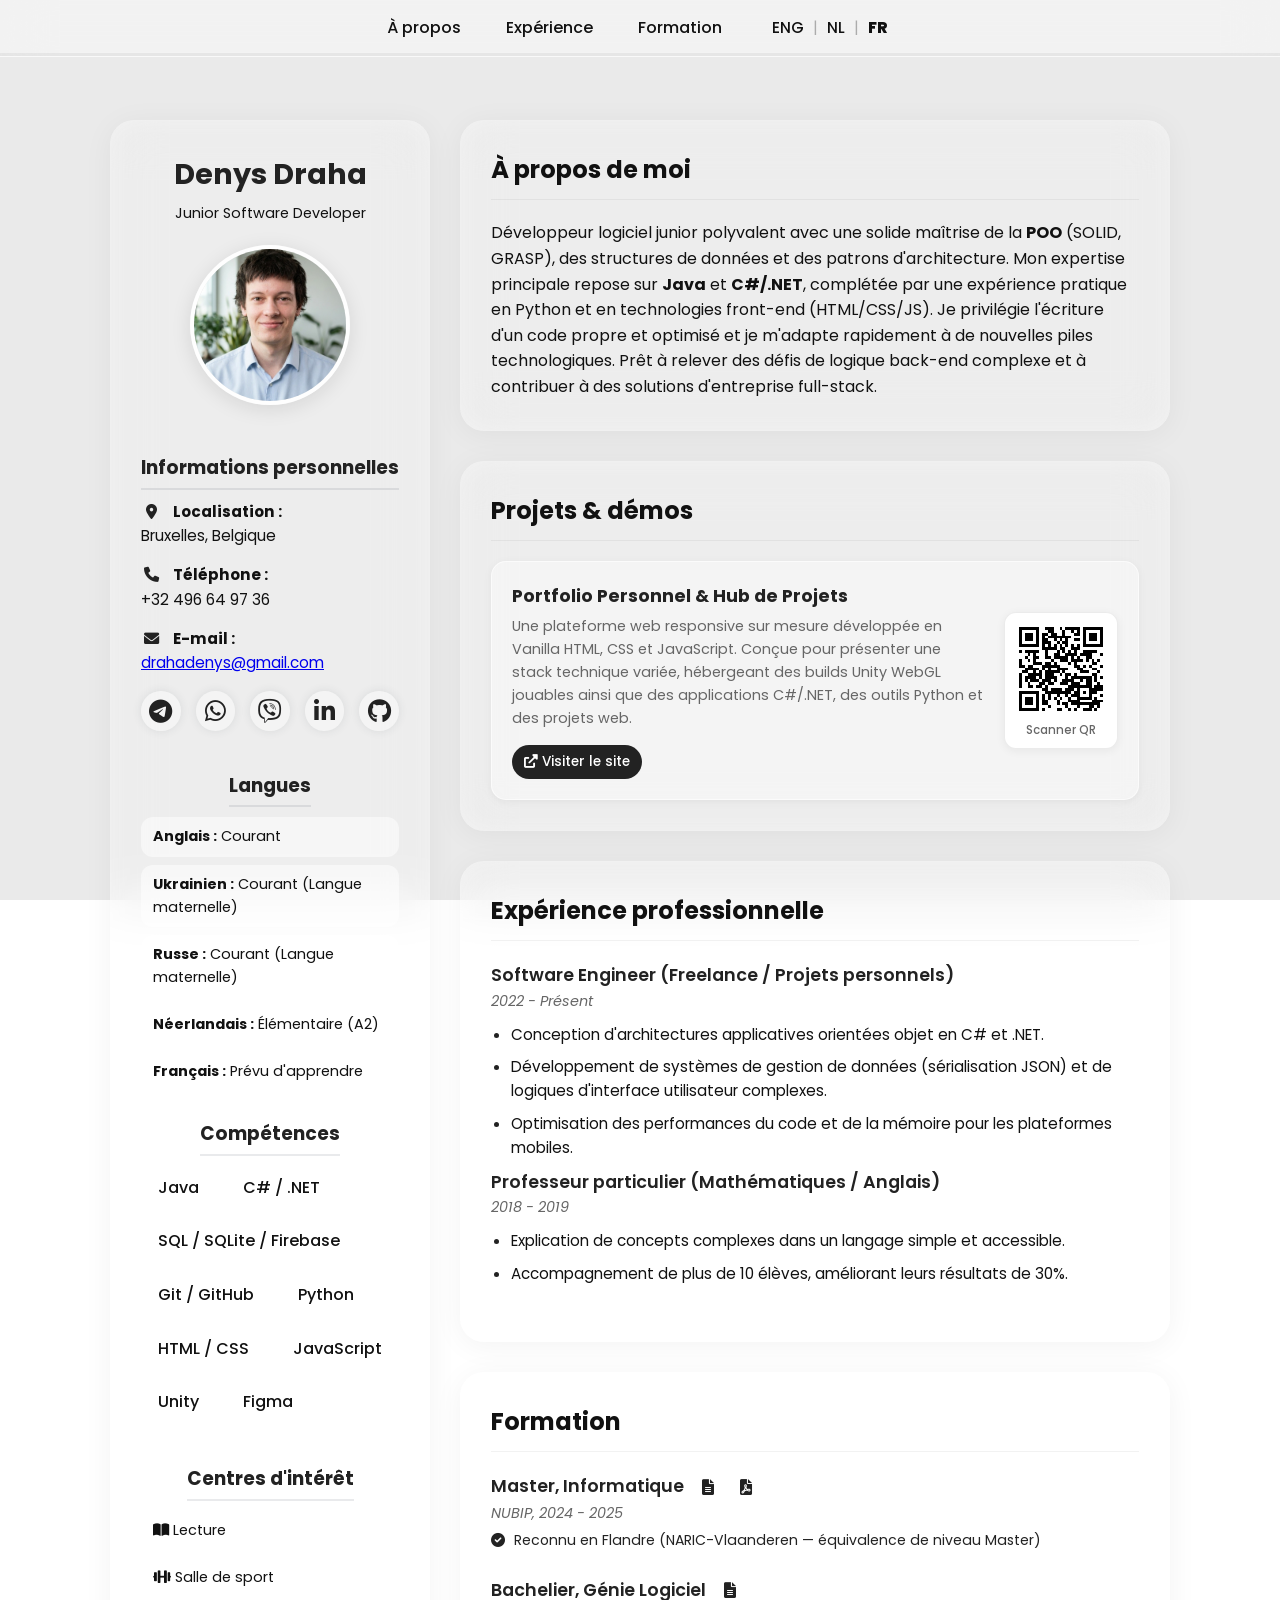
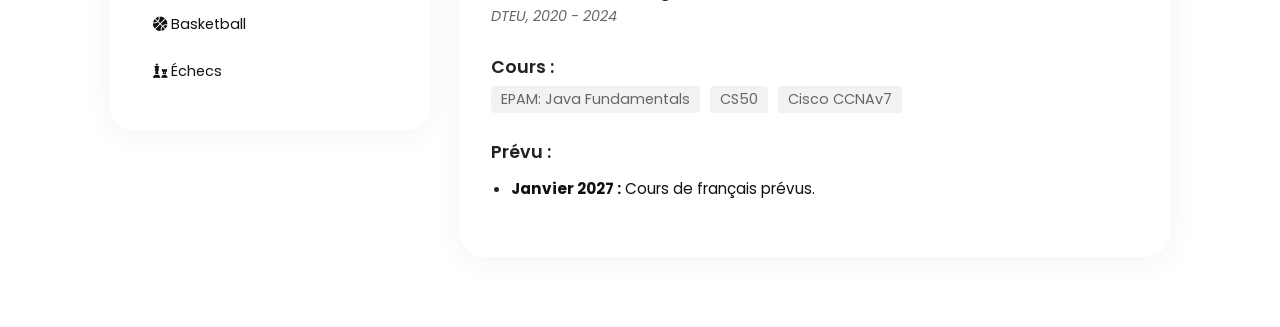
==== index_fr.html @ 89b8542d "cv 2 month upd" ====
<!DOCTYPE html>
<html lang="fr">

<head>
    <meta charset="UTF-8">
    <meta name="viewport" content="width=device-width, initial-scale=1.0">
    <title>Draha CV</title>
    <link rel="icon" type="image/svg+xml"
        href="data:image/svg+xml,<svg xmlns=%22http://www.w3.org/2000/svg%22 viewBox=%220 0 384 512%22><path fill=%22%23000000%22 d=%22M64 0C28.7 0 0 28.7 0 64V448c0 35.3 28.7 64 64 64H320c35.3 0 64-28.7 64-64V160H256c-17.7 0-32-14.3-32-32V0H64zM256 0V128H384L256 0zM112 256H272c8.8 0 16 7.2 16 16s-7.2 16-16 16H112c-8.8 0-16-7.2-16-16s7.2-16 16-16zm0 64H272c8.8 0 16 7.2 16 16s-7.2 16-16 16H112c-8.8 0-16-7.2-16-16s7.2-16 16-16zm0 64H272c8.8 0 16 7.2 16 16s-7.2 16-16 16H112c-8.8 0-16-7.2-16-16s7.2-16 16-16z%22/></svg>">
    <link rel="stylesheet" href="style.css">
    <link href="https://fonts.googleapis.com/css2?family=Poppins:wght@300;400;500;600;700&display=swap"
        rel="stylesheet">
    <link rel="stylesheet" href="https://cdnjs.cloudflare.com/ajax/libs/font-awesome/6.0.0-beta3/css/all.min.css">
</head>

<body>

    <div class="sun-rays-container">
        <div class="sun-rays"></div>
    </div>

    <header class="header">
        <nav class="nav" aria-label="Navigation principale">
            <div class="nav-links">
                <a href="#about" class="nav-link">À propos</a>
                <a href="#experience" class="nav-link">Expérience</a>
                <a href="#education" class="nav-link">Formation</a>

                <div class="lang-switcher">
                    <a href="index.html" class="lang-link">ENG</a>
                    <span class="separator">|</span>
                    <a href="index_nl.html" class="lang-link">NL</a>
                    <span class="separator">|</span>
                    <span class="active-lang" aria-current="page">FR</span>
                </div>
            </div>
        </nav>
        <div class="progress-container">
            <div class="progress-bar" id="progressBar"></div>
        </div>
    </header>

    <main class="main-grid">

        <aside class="sidebar glass-card">
            <div class="sidebar-header" style="text-align: center; margin-bottom: 20px;">
                <h1 style="font-size: 1.8rem; margin: 0;">Denys Draha</h1>
                <p style="color: var(--text-muted); font-size: 0.9rem; margin-top: 5px;">Junior Software Developer</p>
            </div>

            <div class="photo-wrapper">
                <img src="img.jpg" alt="Photo de profil" class="profile-photo">
            </div>

            <div class="sidebar-content">
                <h3 class="sidebar-title">Informations personnelles</h3>
                <ul class="info-list">
                    <li><i class="fas fa-map-marker-alt"></i> <strong>Localisation :</strong><br>Bruxelles, Belgique</li>
                    <li><i class="fas fa-phone"></i> <strong>Téléphone :</strong><br>+32 496 64 97 36</li>
                    <li><i class="fas fa-envelope"></i> <strong>E-mail :</strong><br><a
                            href="mailto:drahadenys@gmail.com">drahadenys@gmail.com</a></li>
                </ul>

                <div class="social-icons">
                    <a href="https://t.me/@Denys_XO" target="_blank" title="Telegram">
                        <i class="fab fa-telegram-plane"></i>
                    </a>
                    <a href="https://wa.me/0966144645" target="_blank" title="WhatsApp">
                        <i class="fab fa-whatsapp"></i>
                    </a>
                    <a href="viber://chat?number=380966144645" target="_blank" title="Viber">
                        <i class="fab fa-viber"></i>
                    </a>
                    <a href="https://www.linkedin.com/in/denys-draha-b24a41227" target="_blank" title="LinkedIn">
                        <i class="fab fa-linkedin-in"></i>
                    </a>
                    <a href="https://github.com/Den-Dragonio" target="_blank" title="GitHub">
                        <i class="fab fa-github"></i>
                    </a>
                </div>

                <h3 class="sidebar-title">Langues</h3>
                <ul class="simple-list">
                    <li><strong>Anglais :</strong> Courant</li>
                    <li><strong>Ukrainien :</strong> Courant (Langue maternelle)</li>
                    <li><strong>Russe :</strong> Courant (Langue maternelle)</li>
                    <li><strong>Néerlandais :</strong> Élémentaire (A2)</li>
                    <li><strong>Français :</strong> Prévu d'apprendre</li>
                </ul>

                <h3 class="sidebar-title">Compétences</h3>
                <div class="skills-grid" style="margin-bottom: 20px;">
                    <span>Java</span>
                    <span>C# / .NET</span>
                    <span>SQL / SQLite / Firebase</span>
                    <span>Git / GitHub</span>
                    <span>Python</span>
                    <span>HTML / CSS</span>
                    <span>JavaScript</span>
                    <span>Unity</span>
                    <span>Figma</span>
                </div>

                <h3 class="sidebar-title">Centres d'intérêt</h3>
                <ul class="simple-list">
                    <li><i class="fas fa-book-open"></i> Lecture</li>
                    <li><i class="fas fa-dumbbell"></i> Salle de sport</li>
                    <li><i class="fas fa-basketball-ball"></i> Basketball</li>
                    <li><i class="fas fa-chess"></i> Échecs</li>
                </ul>
            </div>
        </aside>

        <div class="content-area">

            <section id="about" class="glass-bubble">
                <h2>À propos de moi</h2>
                <p>Développeur logiciel junior polyvalent avec une solide maîtrise de la <strong>POO</strong> (SOLID,
                    GRASP), des structures de données et des patrons d'architecture. Mon expertise principale repose sur
                    <strong>Java</strong> et <strong>C#/.NET</strong>, complétée par une expérience pratique en Python
                    et en technologies front-end (HTML/CSS/JS). Je privilégie l'écriture d'un code propre et optimisé
                    et je m'adapte rapidement à de nouvelles piles technologiques. Prêt à relever des défis de logique
                    back-end complexe et à contribuer à des solutions d'entreprise full-stack.
                </p>
            </section>

            <section id="projects" class="section-block glass-bubble">
                <h2>Projets &amp; démos</h2>
                <div class="projects-container">
                    <article class="project-card">
                        <div class="project-card-body">
                            <h4>Portfolio Personnel &amp; Hub de Projets</h4>
                            <p class="project-desc">Une plateforme web responsive sur mesure développée en Vanilla HTML,
                                CSS et JavaScript. Conçue pour présenter une stack technique variée, hébergeant des builds
                                Unity WebGL jouables ainsi que des applications C#/.NET, des outils Python et des projets
                                web.</p>
                            <div class="project-links">
                                <a href="https://den-dragonio.github.io/my-apps/" target="_blank"
                                    rel="noopener noreferrer" class="project-link demo-link"><i
                                        class="fas fa-external-link-alt" aria-hidden="true"></i> Visiter le site</a>
                            </div>
                        </div>
                        <a href="https://den-dragonio.github.io/my-apps/" target="_blank" rel="noopener noreferrer"
                            class="project-qr" aria-label="Code QR pour Portfolio Personnel & Hub de Projets"
                            title="Scannez le code QR pour ouvrir https://den-dragonio.github.io/my-apps/">
                            <svg xmlns="http://www.w3.org/2000/svg" viewBox="0 0 33 33" shape-rendering="crispEdges"
                                aria-hidden="true">
                                <path fill="#ffffff" d="M0 0h33v33H0z" />
                                <path stroke="#000000"
                                    d="M2 2.5h7m2 0h3m2 0h1m1 0h5m1 0h7M2 3.5h1m5 0h1m3 0h2m3 0h1m2 0h1m1 0h1m1 0h1m5 0h1M2 4.5h1m1 0h3m1 0h1m1 0h2m1 0h2m2 0h1m3 0h2m1 0h1m1 0h3m1 0h1M2 5.5h1m1 0h3m1 0h1m1 0h1m1 0h8m4 0h1m1 0h3m1 0h1M2 6.5h1m1 0h3m1 0h1m1 0h2m2 0h1m1 0h1m1 0h1m2 0h2m1 0h1m1 0h3m1 0h1M2 7.5h1m5 0h1m1 0h3m2 0h1m1 0h2m5 0h1m5 0h1M2 8.5h7m1 0h1m1 0h1m1 0h1m1 0h1m1 0h1m1 0h1m1 0h1m1 0h7M10 9.5h5m1 0h2m2 0h3M2 10.5h1m1 0h5m2 0h1m3 0h1m1 0h1m1 0h1m1 0h1m2 0h5M5 11.5h1m1 0h1m3 0h1m2 0h2m2 0h4m1 0h4m3 0h1M4 12.5h1m2 0h2m2 0h2m1 0h5m1 0h1m1 0h1m2 0h2M2 13.5h1m2 0h1m1 0h1m5 0h1m2 0h3m1 0h4m1 0h1m1 0h1m1 0h1M2 14.5h1m4 0h3m1 0h2m1 0h1m4 0h1m1 0h1m5 0h2M2 15.5h2m1 0h2m3 0h6m5 0h2m1 0h1m1 0h1m3 0h1M4 16.5h5m1 0h1m1 0h1m2 0h4m3 0h2m3 0h2M3 17.5h2m2 0h1m1 0h1m1 0h5m1 0h1m5 0h3m3 0h1M2 18.5h1m2 0h5m1 0h3m2 0h1m1 0h2m1 0h1m5 0h2M2 19.5h1m1 0h4m1 0h1m1 0h4m3 0h1m1 0h7m1 0h1m1 0h1M2 20.5h1m1 0h1m1 0h3m1 0h3m1 0h1m2 0h4m2 0h1m1 0h2m1 0h1M2 21.5h1m2 0h1m3 0h2m1 0h2m2 0h3m1 0h3m2 0h2m2 0h1M2 22.5h1m2 0h2m1 0h2m1 0h1m7 0h8m1 0h3M10 23.5h2m1 0h4m1 0h3m1 0h1m3 0h5M2 24.5h7m2 0h9m1 0h2m1 0h1m1 0h3M2 25.5h1m5 0h1m1 0h1m1 0h1m2 0h1m2 0h1m1 0h3m3 0h1m3 0h1M2 26.5h1m1 0h3m1 0h1m1 0h1m1 0h1m1 0h1m1 0h1m2 0h1m2 0h5m1 0h1M2 27.5h1m1 0h3m1 0h1m1 0h2m3 0h1m3 0h4m4 0h4M2 28.5h1m1 0h3m1 0h1m1 0h2m3 0h1m1 0h2m1 0h10M2 29.5h1m5 0h1m3 0h1m5 0h1m3 0h1m3 0h2m1 0h1M2 30.5h7m1 0h1m4 0h2m2 0h1m1 0h1m2 0h3m1 0h1" />
                            </svg>
                            <span>Scanner QR</span>
                        </a>
                    </article>
                </div>
            </section>

            <section id="experience" class="glass-bubble">
                <h2>Expérience professionnelle</h2>
                <article class="item">
                    <h4>Software Engineer (Freelance / Projets personnels)</h4>
                    <p class="meta">2022 - Présent</p>
                    <ul class="experience-list">
                        <li>Conception d'architectures applicatives orientées objet en C# et .NET.</li>
                        <li>Développement de systèmes de gestion de données (sérialisation JSON) et de logiques
                            d'interface utilisateur complexes.</li>
                        <li>Optimisation des performances du code et de la mémoire pour les plateformes mobiles.</li>
                    </ul>

                    <h4>Professeur particulier (Mathématiques / Anglais)</h4>
                    <p class="meta">2018 - 2019</p>
                    <ul class="experience-list">
                        <li>Explication de concepts complexes dans un langage simple et accessible.</li>
                        <li>Accompagnement de plus de 10 élèves, améliorant leurs résultats de 30%.</li>
                    </ul>
                </article>
            </section>

            <section id="education" class="glass-bubble">
                <h2>Formation</h2>

                <article class="item">
                    <h4>
                        Master, Informatique
                        <button type="button" class="diploma-icon-btn view-diploma" onclick="openDiploma('masters.png')"
                            title="Voir le diplôme" aria-label="Voir le diplôme de Master">
                            <i class="fas fa-file-alt" aria-hidden="true"></i>
                        </button>
                        <a href="N261035042_Beslissing_Getekend%20Denys%20Draha.pdf" target="_blank"
                            rel="noopener noreferrer" class="diploma-icon-btn view-diploma"
                            title="Voir la décision d'équivalence en Flandre (PDF)"
                            aria-label="Voir le certificat d'équivalence de niveau en Flandre (PDF)">
                            <i class="fas fa-file-pdf" aria-hidden="true"></i>
                        </a>
                    </h4>
                    <p class="meta">NUBIP, 2024 - 2025</p>
                    <p class="recognition-note"><i class="fas fa-check-circle" aria-hidden="true"></i> Reconnu en Flandre (NARIC-Vlaanderen — équivalence de niveau Master)</p>
                </article>
                <article class="item">
                    <h4>
                        Bachelier, Génie Logiciel
                        <button type="button" class="diploma-icon-btn view-diploma" onclick="openDiploma('bahelor.png')"
                            title="Voir le diplôme" aria-label="Voir le diplôme de Bachelier">
                            <i class="fas fa-file-alt" aria-hidden="true"></i>
                        </button>
                    </h4>
                    <p class="meta">DTEU, 2020 - 2024</p>
                </article>
                <div class="item">
                    <h4>Cours :</h4>
                    <ul class="tags">
                        <li>EPAM: Java Fundamentals</li>
                        <li>CS50</li>
                        <li>Cisco CCNAv7</li>
                    </ul>
                </div>

                <div class="item" style="margin-top: 20px;">
                    <h4>Prévu :</h4>
                    <ul class="experience-list">
                        <li><strong>Janvier 2027 :</strong> Cours de français prévus.</li>
                    </ul>
                </div>
            </section>

        </div>
    </main>
    <div id="diplomaModal" class="modal" role="dialog" aria-modal="true" aria-label="Aperçu du diplôme">
        <button type="button" class="close-btn" aria-label="Fermer">&times;</button>
        <img class="modal-content" id="modalImage" alt="Aperçu du diplôme">
    </div>
    <script src="script.js"></script>
</body>

</html>
---- style.css ----
/* style.css - Cyber Glacier / Liquid Glass (Final Fixed Version) */

:root {
    /* --- Палітра Чисто-Біла / Нейтральна (Без блакитного відтінку) --- */
    --primary: #222222; /* Чистий темно-сірий */
    --accent: #EEEEEE;  /* Світло-сірий */
    --text-main: #111111; /* Майже чорний */
    --text-secondary: #666666; /* Нейтральний сірий */

    /* --- Налаштування Скла (Glassmorphism) --- */
    --glass-bg: rgba(255, 255, 255, 0.15); /* Максимально прозорий скляний ефект */
    --glass-border: 1px solid rgba(255, 255, 255, 0.2);
    --glass-shadow: 0 4px 30px rgba(0, 0, 0, 0.05);
    --glass-blur: blur(25px) saturate(180%);
    --bubble-shine: inset 0 0 20px rgba(255, 255, 255, 0.3);

    /* Легке світіння для фонових елементів */
    --neon-glow: 0 0 15px rgba(255, 255, 255, 0.5);
}

html {
    scroll-behavior: smooth;
    scroll-padding-top: 100px;
}

* {
    margin: 0;
    padding: 0;
    box-sizing: border-box;
}

body {
    font-family: 'Poppins', sans-serif;
    color: var(--text-main);
    line-height: 1.6;
    min-height: 100vh;
    overflow-x: hidden;

    /* Базовий фон прибрано, щоб було видно промені (вони у z-index: -1) */
    background: transparent;
}

/* --- Сонячні промені (Sun rays background) --- */
.sun-rays-container {
    position: fixed;
    top: 0;
    left: 0;
    width: 100vw;
    height: 100vh;
    z-index: -1;
    overflow: hidden;
    pointer-events: none;
    background: #EAEAEA; /* Чистий світло-сірий без синяви */
}

.sun-rays {
    position: absolute;
    top: -50%;
    left: -50%;
    width: 200%;
    height: 200%;
    /* Діагональні промені зверху зліва */
    background: repeating-linear-gradient(
        45deg,
        rgba(255, 255, 255, 0) 0%,
        rgba(255, 255, 255, 0) 6%,
        rgba(255, 255, 255, 1) 12%, /* Сліпучо-білі промені */
        rgba(255, 255, 255, 0) 18%
    );
    filter: blur(12px);
    opacity: 0;
    transform-origin: top center;
    /* Рух вправо та плавне згасання/поява */
    animation: 
        raysMove 25s ease-in-out infinite alternate,
        raysFade 10s ease-in-out infinite alternate;
        
    /* Плавне згасання променів знизу */
    -webkit-mask-image: linear-gradient(to bottom, rgba(0,0,0,1) 0%, rgba(0,0,0,0) 90%);
    mask-image: linear-gradient(to bottom, rgba(0,0,0,1) 0%, rgba(0,0,0,0) 90%);
}

@keyframes raysMove {
    0% { transform: translateX(-15%); }
    100% { transform: translateX(5%); }
}

@keyframes raysFade {
    0% { opacity: 0; }       /* Плавно і повністю зникають (за хмарами) */
    20% { opacity: 0; }
    80% { opacity: 1; }      /* Плавно і яскраво з'являються */
    100% { opacity: 1; }
}

/* --- ХЕДЕР (Виправлений) --- */
.header {
    position: fixed;
    top: 0;
    width: 100%;
    padding: 15px 0;
    /* Дуже прозора шапка як iOS */
    background: rgba(255, 255, 255, 0.4);
    backdrop-filter: blur(25px) saturate(180%);
    -webkit-backdrop-filter: blur(25px) saturate(180%);
    border-bottom: 1px solid rgba(255, 255, 255, 0.5);
    z-index: 100;
    transition: all 0.3s ease;
}

/* Головний контейнер навігації */
.nav {
    display: flex;
    max-width: 1200px;
    margin: 0 auto;
    /* Центруємо все по горизонталі */
    justify-content: center;
    align-items: center;
    /* Відступ між групою посилань і перемикачем мови */
    gap: 40px;
    padding: 0 20px;
}

/* Контейнер посилань (Фіксована ширина проти "стрибків") */
.nav-links {
    display: flex;
    justify-content: center;
    align-items: center;

    /* Великий відступ між словами */
    gap: 45px;

    /* Максимальна ширина (достатня для EN версії), щоб не рухався перемикач мови */
    width: 100%;
    max-width: 850px;
}

/* Окремі посилання */
.nav-links a {
    text-decoration: none;
    color: var(--text-main);
    font-weight: 500;
    margin: 0;
    position: relative;
    transition: color 0.3s;
    white-space: nowrap;
    /* Заборона переносу слів */
}

.nav-links a:hover {
    color: var(--primary);
}

/* --- Перемикач Мови --- */
.lang-switcher {
    display: flex;
    align-items: center;
    font-size: 0.95em;
    /* Ніяких float або margin-left */
}

.active-lang {
    color: var(--text-main);
    /* Колір як у тексту */
    padding: 0 5px;
    font-weight: 800;
    /* Жирний */
}

.lang-link {
    color: var(--text-secondary);
    /* Сірий */
    text-decoration: none;
    padding: 0 5px;
    transition: all 0.2s;
    font-weight: 400;
}

.lang-link:hover {
    color: var(--primary);
    transform: scale(1.1);
}

.separator {
    color: var(--text-secondary);
    margin: 0 4px;
    opacity: 0.5;
}

/* --- Прогрес бар --- */
.progress-container {
    position: absolute;
    bottom: 0;
    left: 0;
    width: 100%;
    height: 3px;
    background: rgba(0, 0, 0, 0.05);
}

.progress-bar {
    height: 100%;
    background: linear-gradient(90deg, #E2E8F0 0%, #2D3748 100%);
    width: 0%;
    transition: width 0.1s;
}

/* --- Основна сітка (Layout) --- */
.main-grid {
    display: grid;
    grid-template-columns: 320px 1fr;
    /* Ліва фіксована, права гнучка */
    gap: 30px;
    max-width: 1100px;
    margin: 120px auto 40px;
    /* Відступ зверху під хедер */
    padding: 0 20px;
}

/* --- Стилі Карток (Glassmorphism) --- */
.glass-card,
.glass-bubble {
    position: relative; /* Для позиціонування відблиску */
    background: var(--glass-bg);
    box-shadow: var(--glass-shadow), var(--bubble-shine);
    backdrop-filter: var(--glass-blur);
    -webkit-backdrop-filter: var(--glass-blur);
    border: var(--glass-border);
    border-radius: 24px;
    padding: 30px;
    transition: transform 0.3s ease;
}

/* Агресивний світловий відблиск по краю (Sniper Glint) */
.glass-card::before,
.glass-bubble::before {
    content: "";
    position: absolute;
    top: -2px; left: -2px; right: -2px; bottom: -2px;
    border-radius: inherit;
    padding: 2px;
    background: radial-gradient(
        800px circle at var(--mouse-x, 50%) var(--mouse-y, 50%), 
        rgba(255, 255, 255, 1) 0%,       /* Сліпучий центр */
        rgba(255, 255, 255, 0.8) 10%,    /* Сильний ореол */
        rgba(255, 255, 255, 0.3) 30%,    /* Далеке поширення рамкою */
        transparent 50%
    );
    -webkit-mask: linear-gradient(#fff 0 0) content-box, linear-gradient(#fff 0 0);
    -webkit-mask-composite: xor;
    mask-composite: exclude;
    pointer-events: none;
    opacity: 0;
    transition: opacity 0.8s ease; /* Плавне і довге затухання після відводу курсору */
    z-index: 10;
}

/* Внутрішнє світіння від сонячного зайчика */
.glass-card::after,
.glass-bubble::after {
    content: "";
    position: absolute;
    inset: 0;
    border-radius: inherit;
    background: radial-gradient(
        1000px circle at var(--mouse-x, 50%) var(--mouse-y, 50%), 
        rgba(255, 255, 255, 0.2) 0%,
        transparent 40%
    );
    pointer-events: none;
    opacity: 0;
    transition: opacity 0.8s ease; /* Плавне затухання */
    z-index: 11;
}

/* Швидка поява відблиску при наведенні */
.glass-card:hover::before,
.glass-bubble:hover::before,
.glass-card:hover::after,
.glass-bubble:hover::after {
    opacity: 1;
    transition: opacity 0.2s ease; /* Швидко спалахує наче відблиск оптики */
}

.glass-bubble {
    margin-bottom: 30px;
}

.glass-bubble:hover {
    transform: translateY(-2px);
}

/* --- Ліва Колонка (Sidebar) --- */
.sidebar {
    position: sticky;
    top: 100px;
    /* Липне при скролі */
    height: fit-content;
    text-align: center;
}

.photo-wrapper {
    margin-bottom: 20px;
}

.profile-photo {
    width: 160px;
    height: 160px;
    border-radius: 50%;
    object-fit: cover;
    border: 4px solid rgba(255, 255, 255, 0.9);
    box-shadow: 0 4px 20px rgba(0, 0, 0, 0.1);
}

.sidebar-title {
    color: var(--primary);
    margin: 20px 0 10px;
    border-bottom: 2px solid rgba(45, 55, 72, 0.1);
    /* Легка лінія */
    padding-bottom: 5px;
    display: inline-block;
}

/* Контакти та Списки в Сайдбарі */
.info-list,
.simple-list {
    list-style: none;
    text-align: left;
}

.info-list li {
    margin-bottom: 15px;
    font-size: 0.95em;
    word-break: break-word;
    /* Щоб email не ламав верстку */
}

.info-list i {
    color: var(--primary);
    width: 20px;
    text-align: center;
    margin-right: 8px;
}

.simple-list li {
    background: rgba(255, 255, 255, 0.5);
    margin-bottom: 8px;
    padding: 8px 12px;
    border-radius: 12px;
    font-size: 0.9em;
}

/* Соціальні іконки */
.social-icons {
    margin-top: 15px;
    margin-bottom: 20px;
    display: flex;
    justify-content: center;
    gap: 15px;
}

.social-icons a {
    color: var(--primary);
    font-size: 1.5em;
    width: 40px;
    height: 40px;
    display: flex;
    align-items: center;
    justify-content: center;
    border-radius: 50%;
    background: rgba(255, 255, 255, 0.4);
    box-shadow: 0 0 10px rgba(45, 55, 72, 0.1);
    transition: all 0.2s ease;
    text-decoration: none;
}

.social-icons a:hover {
    color: #fff;
    background: var(--primary);
    box-shadow: 0 4px 15px rgba(45, 55, 72, 0.3);
    transform: translateY(-2px);
}

/* --- Права Колонка (Контент) --- */
h1 {
    font-size: 2.5em;
    color: var(--primary);
    margin-bottom: 5px;
}

.subtitle {
    font-size: 1.1em;
    color: var(--text-secondary);
}

h2 {
    color: var(--text-main);
    margin-bottom: 20px;
    padding-bottom: 10px;
    border-bottom: 1px solid rgba(0, 0, 0, 0.05);
}

.item {
    margin-bottom: 25px;
}

.item h4 {
    font-size: 1.1em;
    color: var(--primary);
    font-weight: 600;
}

.meta {
    font-size: 0.9em;
    color: var(--text-secondary);
    margin-bottom: 10px;
    font-style: italic;
}

/* Списки в Досвіді роботи */
.experience-list {
    margin-top: 10px;
    padding-left: 20px;
    list-style-type: disc;
}

.experience-list li {
    margin-bottom: 8px;
    color: var(--text-main);
    font-size: 0.95em;
}

.experience-list li::marker {
    color: var(--primary);
}

/* Посилання на диплом */
.diploma-link {
    display: inline-block;
    margin-top: 5px;
    color: var(--text-main);
    text-decoration: none;
    font-weight: 600;
    background: rgba(255, 255, 255, 0.6);
    padding: 5px 15px;
    border-radius: 20px;
    transition: background 0.3s;
}

.diploma-link:hover {
    background: #fff;
    color: var(--primary);
}

/* Секція Навичок */
.skills-grid {
    display: flex;
    flex-wrap: wrap;
    gap: 10px;
}

.skills-grid span {
    background: rgba(255, 255, 255, 0.6);
    padding: 8px 16px;
    border-radius: 20px;
    font-weight: 500;
    border: 1px solid rgba(255, 255, 255, 0.8);
    color: var(--text-main);
}

.tags {
    list-style: none;
    display: flex;
    gap: 10px;
    margin-top: 5px;
}

.tags li {
    font-size: 0.9em;
    color: var(--text-secondary);
    background: rgba(0, 0, 0, 0.05);
    padding: 2px 10px;
    border-radius: 4px;
}

/* Секція Проектів */
.projects-container {
    display: grid;
    grid-template-columns: repeat(auto-fit, minmax(280px, 1fr));
    gap: 20px;
    margin-top: 15px;
}

.project-card {
    background: rgba(255, 255, 255, 0.4);
    padding: 20px;
    border-radius: 15px;
    box-shadow: 0 2px 10px rgba(0, 0, 0, 0.05);
    border: 1px solid rgba(255, 255, 255, 0.6);
    transition: transform 0.2s;
    display: flex;
    align-items: center;
    justify-content: space-between;
    gap: 20px;
    flex-wrap: wrap;
}

.project-card-body {
    flex: 1 1 240px;
}

.project-qr {
    flex-shrink: 0;
    display: inline-flex;
    flex-direction: column;
    align-items: center;
    gap: 4px;
    background: #ffffff;
    padding: 8px;
    border-radius: 12px;
    border: 1px solid rgba(0, 0, 0, 0.08);
    box-shadow: 0 2px 10px rgba(0, 0, 0, 0.06);
    text-decoration: none;
    color: var(--text-secondary);
    font-size: 0.72em;
    font-weight: 500;
    transition: transform 0.2s;
}

.project-qr:hover {
    transform: scale(1.04);
}

.project-qr:focus-visible {
    outline: 2px solid var(--primary);
    outline-offset: 2px;
}

.project-qr svg {
    width: 96px;
    height: 96px;
    display: block;
}

.project-card:hover {
    transform: translateY(-3px);
    background: rgba(255, 255, 255, 0.6);
}

.project-card h4 {
    color: var(--primary);
    margin-bottom: 5px;
    font-size: 1.1em;
}

.project-desc {
    font-size: 0.9em;
    color: var(--text-secondary);
    margin-bottom: 15px;
}

.project-links {
    margin-top: 10px;
    display: flex;
    gap: 10px;
}

.project-link {
    text-decoration: none;
    padding: 6px 12px;
    border-radius: 20px;
    font-size: 0.85em;
    font-weight: 500;
    transition: all 0.2s;
}

.demo-link {
    background: var(--primary);
    color: white;
}

.demo-link:hover {
    background: #1A202C;
}

.code-link {
    background: rgba(255, 255, 255, 0.7);
    color: var(--text-main);
    border: 1px solid rgba(0, 0, 0, 0.1);
}

.code-link:hover {
    background: #fff;
    color: #000;
}


/* --- АДАПТИВНІСТЬ (Мобільна версія) --- */
@media (max-width: 900px) {
    .main-grid {
        grid-template-columns: 1fr;
        /* Одна колонка */
    }

    .sidebar {
        position: static;
        margin-bottom: 30px;
    }

    /* Скидання фіксованої ширини для мобільних */
    .nav-links {
        width: 100%;
        flex-wrap: wrap;
        gap: 15px;
    }

    .nav {
        flex-direction: column;
        gap: 20px;
        padding-bottom: 10px;
    }
}

/* --- Модальное окно (Lightbox) --- */
.modal {
    display: none;
    /* Скрыто по умолчанию */
    position: fixed;
    z-index: 1000;
    /* Поверх всего */
    padding-top: 60px;
    left: 0;
    top: 0;
    width: 100%;
    height: 100%;
    overflow: auto;
    background-color: rgba(0, 0, 0, 0.85);
    /* Темный фон */
    backdrop-filter: blur(5px);
    /* Размытие фона сайта */
    transition: opacity 0.3s;
}

/* Изображение внутри модального окна */
.modal-content {
    margin: auto;
    display: block;
    width: 80%;
    max-width: 900px;
    /* Не больше 900px */
    border-radius: 8px;
    box-shadow: 0 0 20px rgba(255, 255, 255, 0.2);
    animation: zoomIn 0.3s;
}

@keyframes zoomIn {
    from {
        transform: scale(0.8);
        opacity: 0
    }

    to {
        transform: scale(1);
        opacity: 1
    }
}

/* Кнопка закрытия (крестик) */
.close-btn {
    position: absolute;
    top: 30px;
    right: 45px;
    color: #f1f1f1;
    font-size: 50px;
    font-weight: bold;
    transition: 0.3s;
    cursor: pointer;
}

.close-btn:hover,
.close-btn:focus {
    color: var(--accent);
    /* Используем ваш голубой цвет */
    text-decoration: none;
    cursor: pointer;
}

/* Стиль иконки возле текста */
.diploma-icon-btn {
    background: none;
    border: none;
    padding: 4px 6px;
    font: inherit;
    display: inline-flex;
    align-items: center;
    justify-content: center;
    vertical-align: middle;
    text-decoration: none;
    min-width: 28px;
    min-height: 28px;
    border-radius: 6px;
}

.diploma-icon-btn:focus-visible,
.close-btn:focus-visible {
    outline: 2px solid var(--primary);
    outline-offset: 2px;
}

.close-btn {
    background: none;
    border: none;
}

.view-diploma {
    cursor: pointer;
    color: var(--primary);
    margin-left: 6px;
    font-size: 0.9em;
    transition: transform 0.2s, color 0.2s, opacity 0.2s;
}

.view-diploma:hover {
    transform: scale(1.2);
    color: #000000;
    opacity: 0.75;
}

.recognition-note {
    font-size: 0.88em;
    color: var(--primary);
    margin-top: -6px;
    margin-bottom: 10px;
}

.recognition-note i {
    margin-right: 5px;
}

/* Адаптив для телефонов */
@media only screen and (max-width: 700px) {
    .modal-content {
        width: 95%;
    }

    .close-btn {
        top: 20px;
        right: 25px;
        font-size: 40px;
    }
}
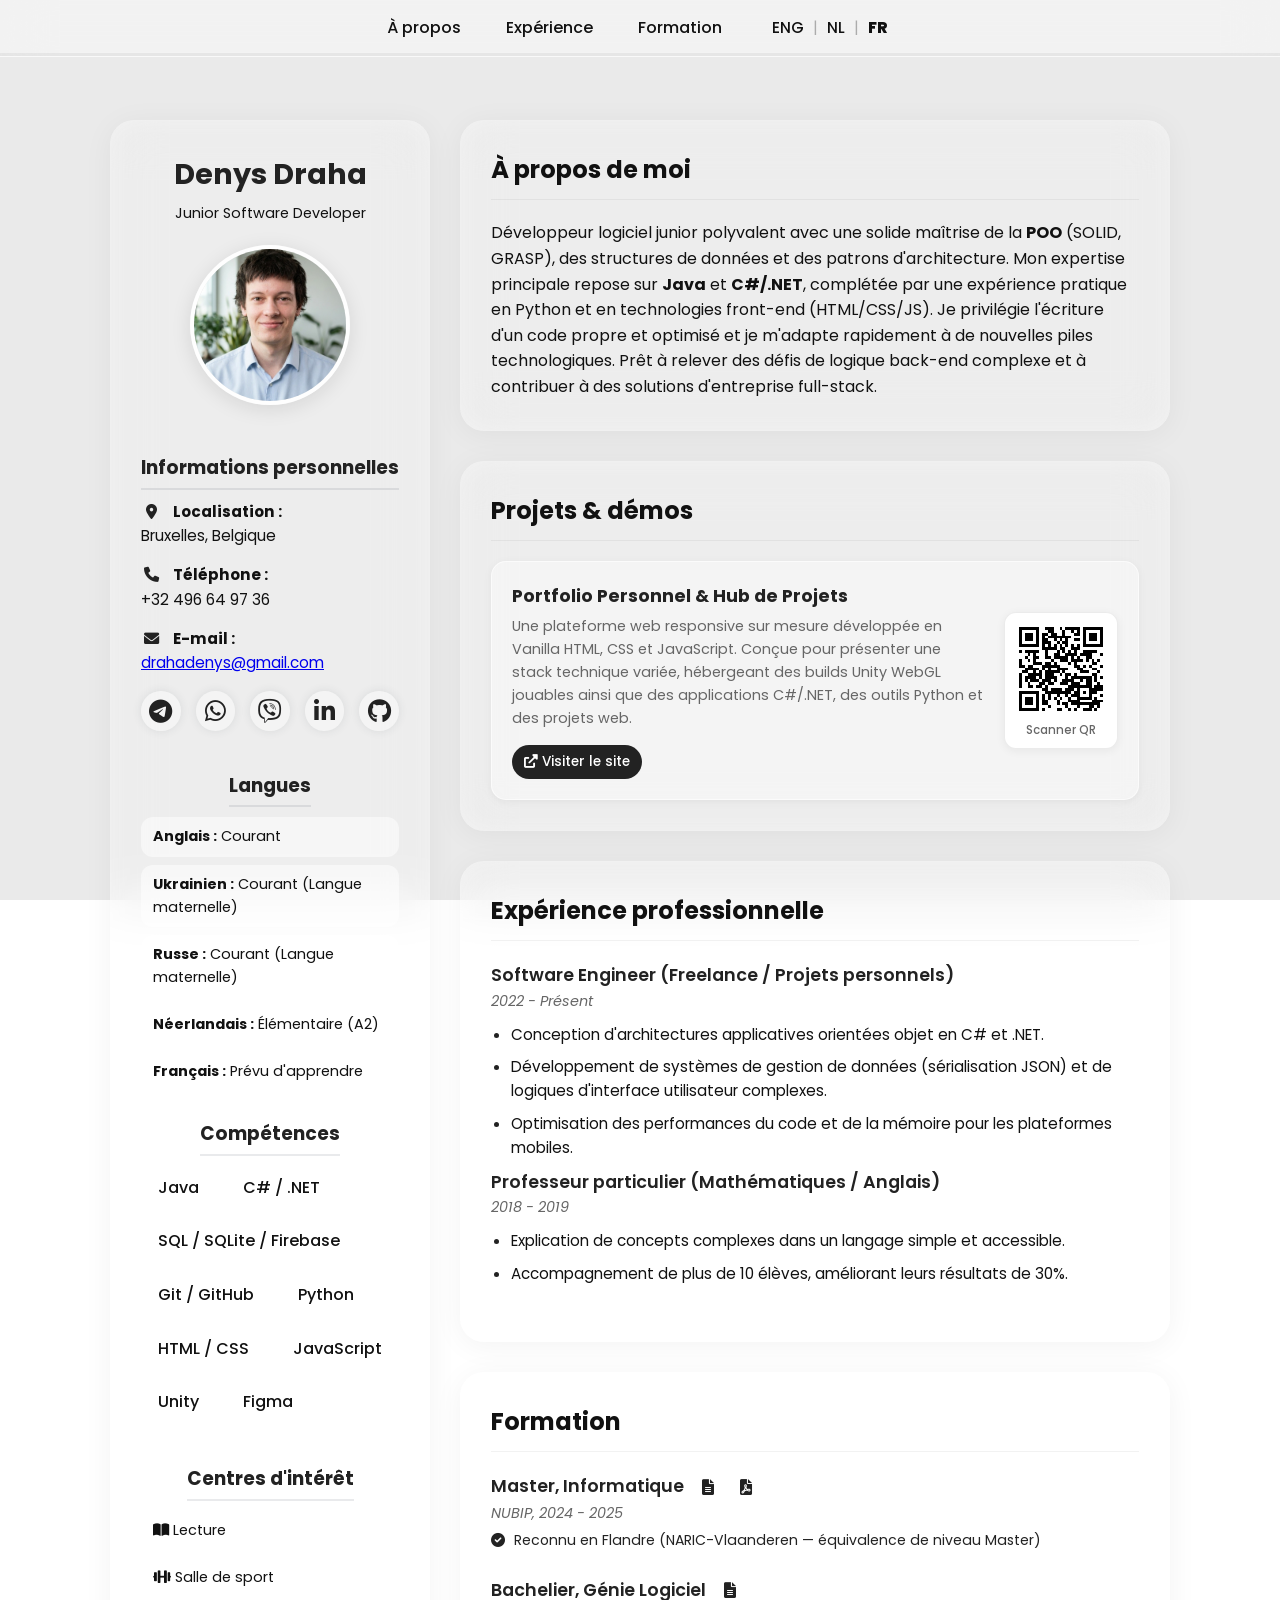
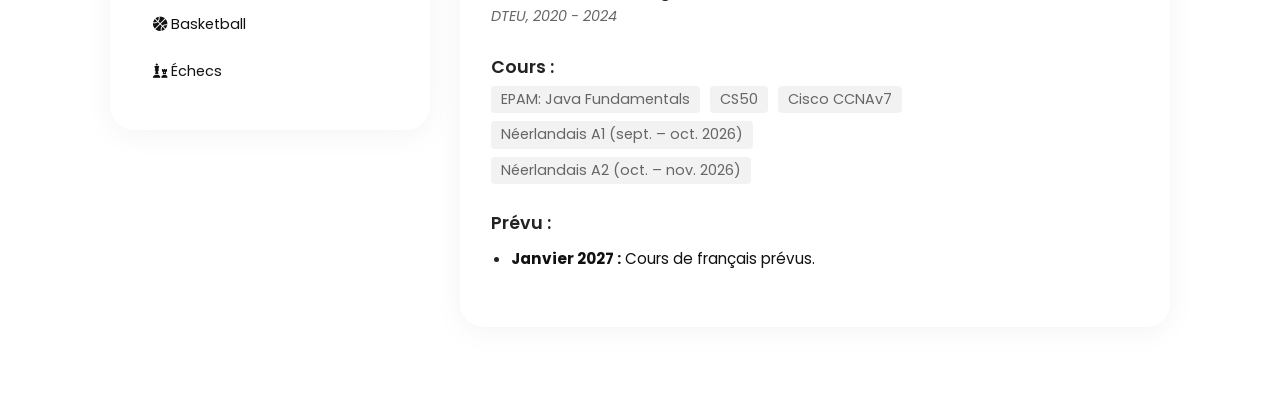
==== commit dfe978e7: "small upd in lang courses" ====
--- a/index_fr.html
+++ b/index_fr.html
@@ -213,6 +213,12 @@
                         <li>CS50</li>
                         <li>Cisco CCNAv7</li>
                     </ul>
+                    <ul class="tags">
+                        <li>Néerlandais A1 (sept. – oct. 2026)</li>
+                    </ul>
+                    <ul class="tags">
+                        <li>Néerlandais A2 (oct. – nov. 2026)</li>
+                    </ul>
                 </div>
 
                 <div class="item" style="margin-top: 20px;">
--- a/style.css
+++ b/style.css
@@ -469,8 +469,13 @@
 .tags {
     list-style: none;
     display: flex;
+    flex-wrap: wrap;
     gap: 10px;
     margin-top: 5px;
+}
+
+.tags + .tags {
+    margin-top: 8px;
 }
 
 .tags li {
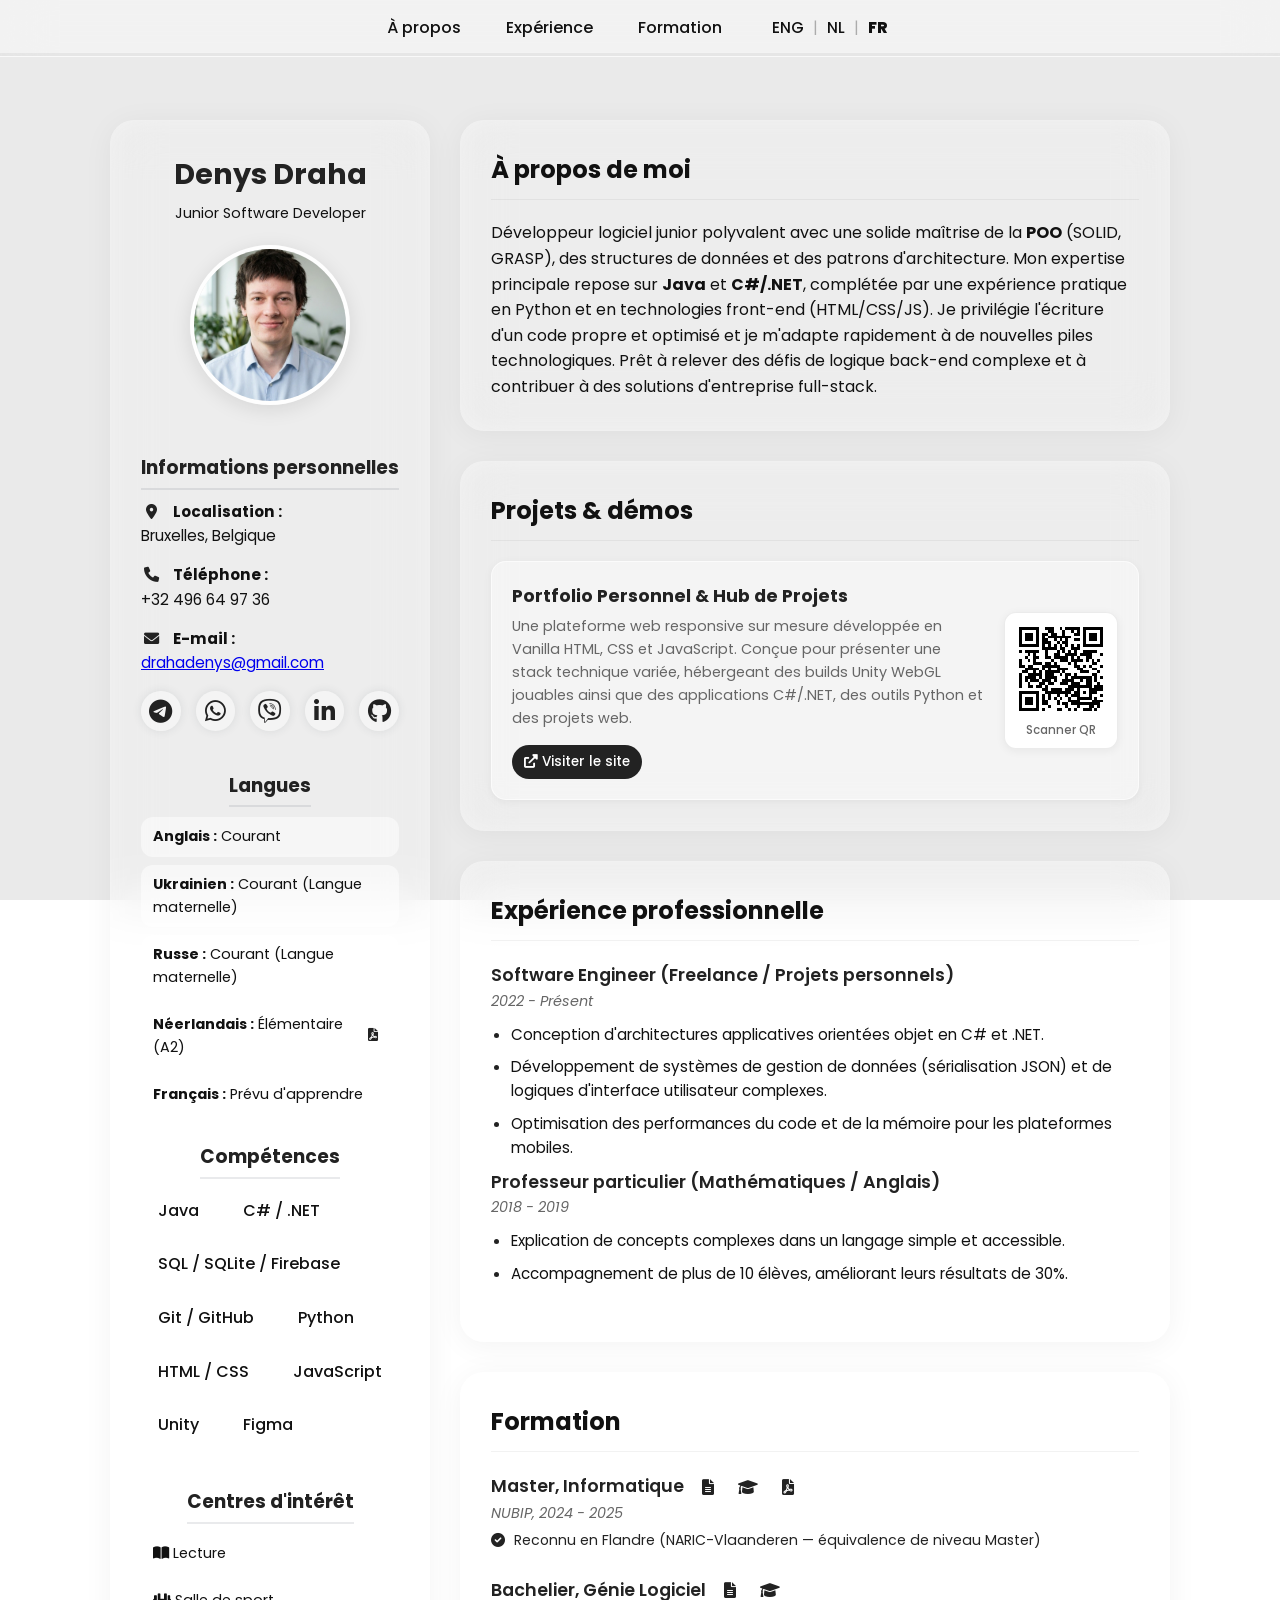
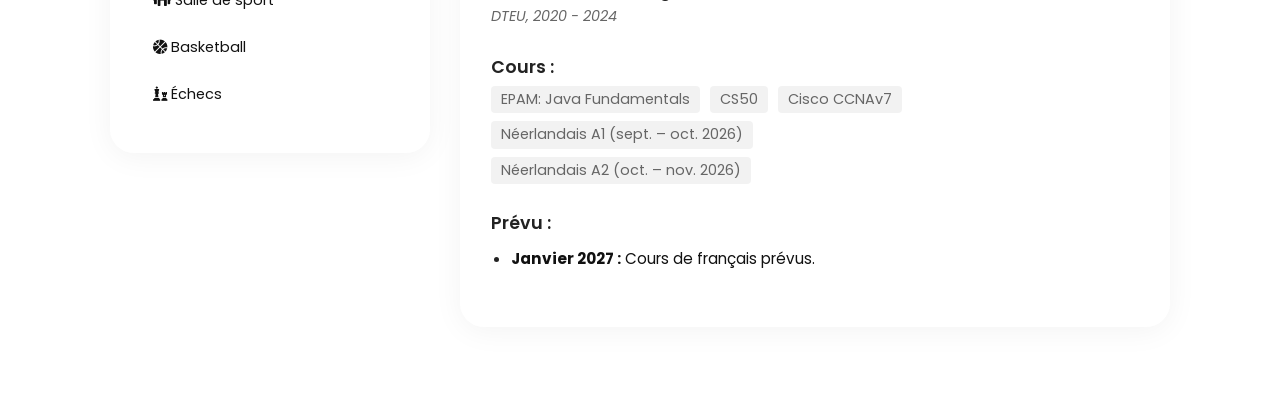
==== commit fb9b1b71: "diplomas added and certificates added" ====
--- a/index_fr.html
+++ b/index_fr.html
@@ -84,7 +84,16 @@
                     <li><strong>Anglais :</strong> Courant</li>
                     <li><strong>Ukrainien :</strong> Courant (Langue maternelle)</li>
                     <li><strong>Russe :</strong> Courant (Langue maternelle)</li>
-                    <li><strong>Néerlandais :</strong> Élémentaire (A2)</li>
+                    <li class="lang-item-with-icon">
+                        <span><strong>Néerlandais :</strong> Élémentaire (A2)</span>
+                        <a href="f17a36a51a259152a7ec55369fdb9ac9a5c9ae080976760f4be887e1884dffac.pdf"
+                            target="_blank" rel="noopener noreferrer"
+                            class="diploma-icon-btn view-diploma sidebar-cert-link"
+                            title="Voir les certificats de néerlandais A1 &amp; A2 (PDF)"
+                            aria-label="Voir les certificats de cours de néerlandais (PDF)">
+                            <i class="fas fa-file-pdf" aria-hidden="true"></i>
+                        </a>
+                    </li>
                     <li><strong>Français :</strong> Prévu d'apprendre</li>
                 </ul>
 
@@ -186,6 +195,11 @@
                             title="Voir le diplôme" aria-label="Voir le diplôme de Master">
                             <i class="fas fa-file-alt" aria-hidden="true"></i>
                         </button>
+                        <a href="20261006-1442.pdf" target="_blank" rel="noopener noreferrer"
+                            class="diploma-icon-btn view-diploma" title="Voir le diplôme de Master (PDF)"
+                            aria-label="Voir le scan du diplôme de Master (PDF)">
+                            <i class="fas fa-graduation-cap" aria-hidden="true"></i>
+                        </a>
                         <a href="N261035042_Beslissing_Getekend%20Denys%20Draha.pdf" target="_blank"
                             rel="noopener noreferrer" class="diploma-icon-btn view-diploma"
                             title="Voir la décision d'équivalence en Flandre (PDF)"
@@ -203,6 +217,11 @@
                             title="Voir le diplôme" aria-label="Voir le diplôme de Bachelier">
                             <i class="fas fa-file-alt" aria-hidden="true"></i>
                         </button>
+                        <a href="20261006-1439.pdf" target="_blank" rel="noopener noreferrer"
+                            class="diploma-icon-btn view-diploma" title="Voir le diplôme de Bachelier (PDF)"
+                            aria-label="Voir le scan du diplôme de Bachelier (PDF)">
+                            <i class="fas fa-graduation-cap" aria-hidden="true"></i>
+                        </a>
                     </h4>
                     <p class="meta">DTEU, 2020 - 2024</p>
                 </article>
--- a/style.css
+++ b/style.css
@@ -348,6 +348,19 @@
     font-size: 0.9em;
 }
 
+.simple-list li.lang-item-with-icon {
+    display: flex;
+    align-items: center;
+    justify-content: space-between;
+    gap: 8px;
+}
+
+.sidebar-cert-link {
+    margin-left: 0;
+    flex-shrink: 0;
+    font-size: 1em;
+}
+
 /* Соціальні іконки */
 .social-icons {
     margin-top: 15px;
